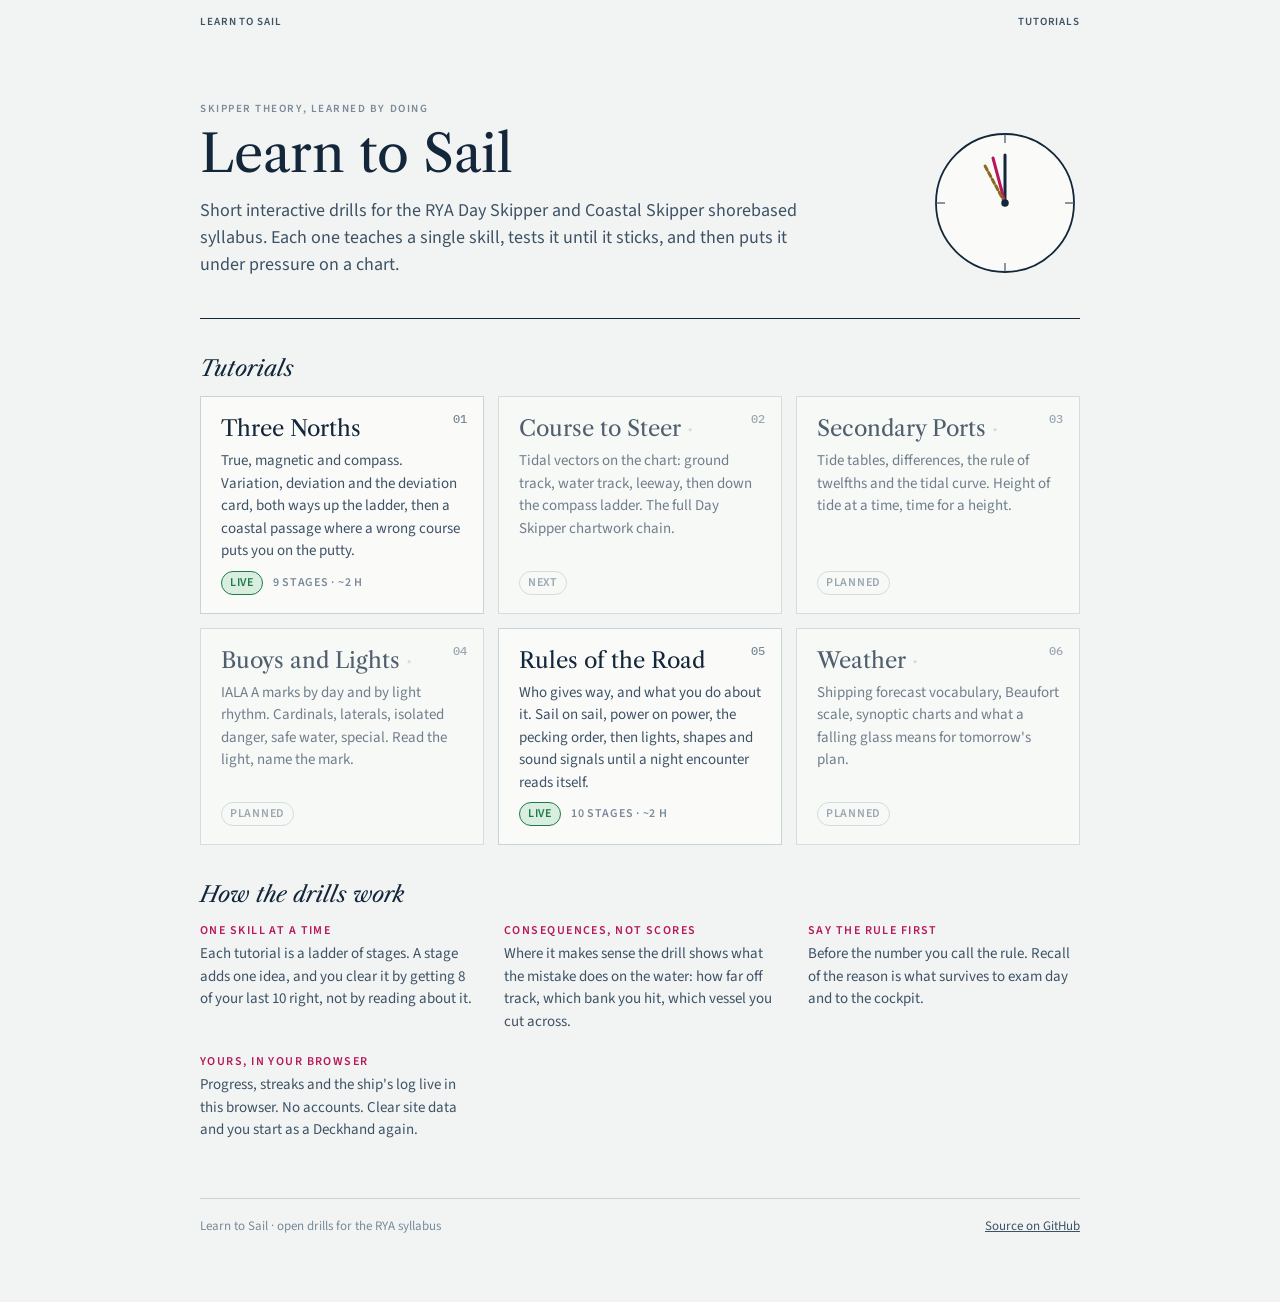
==== index.html @ 4def323a "feat(colregs): Rules of the Road tutorial Ten-stage ladder: sail on sail, power on power, helm order" ====
<!doctype html>
<html lang="en">
<head>
<meta charset="utf-8">
<meta name="viewport" content="width=device-width, initial-scale=1">
<meta name="color-scheme" content="light dark">
<title>Learn to Sail</title>
<meta name="description" content="Interactive drills for the RYA Day Skipper and Coastal Skipper syllabus. Learn by doing, keep it by repeating.">
<link rel="preconnect" href="https://fonts.googleapis.com"><link rel="stylesheet" href="https://fonts.googleapis.com/css2?family=Libre+Caslon+Text:ital,wght@0,400;0,700;1,400&family=Source+Sans+3:wght@400;600&family=IBM+Plex+Mono:wght@400;500;600&display=swap">
<link rel="stylesheet" href="shared/site.css">
<style>
.hero{padding-block:56px 40px;border-bottom:1.5px solid var(--ink);display:grid;grid-template-columns:1fr auto;gap:24px;align-items:end}
@media (max-width:700px){.hero{grid-template-columns:1fr}}
.hero small{display:block;font:600 11px/1.4 "Source Sans 3",sans-serif;letter-spacing:.14em;text-transform:uppercase;color:var(--ink-3);margin-bottom:10px}
h1{font-family:"Libre Caslon Text",Georgia,serif;font-weight:400;font-size:clamp(34px,5vw,52px);margin:0 0 14px;line-height:1.1;text-wrap:balance}
.hero p{margin:0;max-width:34em;font-size:18px;color:var(--ink-2)}
.hero svg{width:150px;height:150px}
h2{font:italic 400 22px "Libre Caslon Text",Georgia,serif;margin:36px 0 14px}
.grid{display:grid;grid-template-columns:repeat(auto-fill,minmax(280px,1fr));gap:14px}
.tut{display:grid;grid-template-rows:auto 1fr auto;gap:8px;padding:18px 20px;background:var(--paper);border:1px solid var(--rule);text-decoration:none;color:var(--ink);position:relative}
.tut:hover{border-color:var(--ink-2)}
.tut h3{margin:0;font:400 22px "Libre Caslon Text",Georgia,serif}
.tut p{margin:0;font-size:15px;color:var(--ink-2)}
.tut .meta{display:flex;gap:10px;align-items:center;font-size:12px;color:var(--ink-3);letter-spacing:.06em;text-transform:uppercase;font-weight:600}
.tag{padding:2px 8px;border-radius:12px;border:1px solid var(--rule)}
.tag.live{border-color:var(--good);color:var(--good);background:var(--good-soft)}
.tut.soon{opacity:.72;cursor:default}
.tut.soon h3::after{content:" ·";color:var(--rule)}
.tut .n{position:absolute;top:14px;right:16px;font:500 12px "IBM Plex Mono",monospace;color:var(--ink-3)}
.how{display:grid;grid-template-columns:repeat(auto-fit,minmax(240px,1fr));gap:20px 32px;font-size:15px;color:var(--ink-2)}
.how h4{margin:0 0 4px;font:600 12px "Source Sans 3",sans-serif;letter-spacing:.12em;text-transform:uppercase;color:var(--magenta)}
.how p{margin:0;max-width:36em}
</style>
</head>
<body>
<div class="wrap">
<nav class="site-nav"><div class="crumb"><a href="./" aria-current="page">Learn to Sail</a></div><a href="#tutorials">Tutorials</a></nav>

<section class="hero">
  <div>
    <small>Skipper theory, learned by doing</small>
    <h1>Learn to Sail</h1>
    <p>Short interactive drills for the RYA Day Skipper and Coastal Skipper shorebased syllabus. Each one teaches a single skill, tests it until it sticks, and then puts it under pressure on a chart.</p>
  </div>
  <svg viewBox="-50 -50 100 100" aria-hidden="true">
    <circle r="46" fill="var(--paper)" stroke="var(--ink)" stroke-width="1.2"/>
    <g stroke="var(--ink-2)" stroke-width=".8">
      <line x1="0" y1="-46" x2="0" y2="-40"/><line x1="46" y1="0" x2="40" y2="0"/><line x1="0" y1="46" x2="0" y2="40"/><line x1="-46" y1="0" x2="-40" y2="0"/>
    </g>
    <line x1="0" y1="0" x2="0" y2="-32" stroke="var(--ink)" stroke-width="2" stroke-linecap="round"/>
    <line x1="0" y1="0" x2="-8" y2="-30" stroke="var(--magenta)" stroke-width="2" stroke-linecap="round"/>
    <line x1="0" y1="0" x2="-14" y2="-26" stroke="var(--brass)" stroke-width="2" stroke-dasharray="3 2" stroke-linecap="round"/>
    <circle r="2.5" fill="var(--ink)"/>
  </svg>
</section>

<h2 id="tutorials">Tutorials</h2>
<div class="grid">
  <a class="tut" href="tutorials/compass/">
    <span class="n">01</span>
    <h3>Three Norths</h3>
    <p>True, magnetic and compass. Variation, deviation and the deviation card, both ways up the ladder, then a coastal passage where a wrong course puts you on the putty.</p>
    <span class="meta"><span class="tag live">Live</span> 9 stages · ~2 h</span>
  </a>
  <div class="tut soon">
    <span class="n">02</span>
    <h3>Course to Steer</h3>
    <p>Tidal vectors on the chart: ground track, water track, leeway, then down the compass ladder. The full Day Skipper chartwork chain.</p>
    <span class="meta"><span class="tag">Next</span></span>
  </div>
  <div class="tut soon">
    <span class="n">03</span>
    <h3>Secondary Ports</h3>
    <p>Tide tables, differences, the rule of twelfths and the tidal curve. Height of tide at a time, time for a height.</p>
    <span class="meta"><span class="tag">Planned</span></span>
  </div>
  <div class="tut soon">
    <span class="n">04</span>
    <h3>Buoys and Lights</h3>
    <p>IALA A marks by day and by light rhythm. Cardinals, laterals, isolated danger, safe water, special. Read the light, name the mark.</p>
    <span class="meta"><span class="tag">Planned</span></span>
  </div>
  <a class="tut" href="tutorials/colregs/">
    <span class="n">05</span>
    <h3>Rules of the Road</h3>
    <p>Who gives way, and what you do about it. Sail on sail, power on power, the pecking order, then lights, shapes and sound signals until a night encounter reads itself.</p>
    <span class="meta"><span class="tag live">Live</span> 10 stages · ~2 h</span>
  </a>
  <div class="tut soon">
    <span class="n">06</span>
    <h3>Weather</h3>
    <p>Shipping forecast vocabulary, Beaufort scale, synoptic charts and what a falling glass means for tomorrow's plan.</p>
    <span class="meta"><span class="tag">Planned</span></span>
  </div>
</div>

<h2>How the drills work</h2>
<div class="how">
  <div><h4>One skill at a time</h4><p>Each tutorial is a ladder of stages. A stage adds one idea, and you clear it by getting 8 of your last 10 right, not by reading about it.</p></div>
  <div><h4>Consequences, not scores</h4><p>Where it makes sense the drill shows what the mistake does on the water: how far off track, which bank you hit, which vessel you cut across.</p></div>
  <div><h4>Say the rule first</h4><p>Before the number you call the rule. Recall of the reason is what survives to exam day and to the cockpit.</p></div>
  <div><h4>Yours, in your browser</h4><p>Progress, streaks and the ship's log live in this browser. No accounts. Clear site data and you start as a Deckhand again.</p></div>
</div>

<footer class="site-foot"><span>Learn to Sail · open drills for the RYA syllabus</span><a href="https://github.com/kudresov/learn-to-sail">Source on GitHub</a></footer>
</div>
</body>
</html>
---- shared/site.css ----
:root{
  --ground:#F1F4F2; --paper:#FAFBF9; --shallow:#D6E6EC; --deep:#C4DAE3; --land:#E9E2C6; --ink:#13263A; --ink-2:#3E5266; --ink-3:#7A8A98;
  --rule:#C8D3D8; --magenta:#B8175C; --magenta-soft:#F6DDE8; --brass:#8A6A1F; --brass-soft:#F0E6C8;
  --good:#1E7A4C; --good-soft:#D9EEDF; --bad:#A93226; --bad-soft:#F6DCD8; --focus:#1F6FB2;
}
@media (prefers-color-scheme:dark){:root:not([data-theme="light"]){
  --ground:#0B1620; --paper:#12212E; --shallow:#16303F; --deep:#12283A; --land:#3A3624; --ink:#DCE6EC; --ink-2:#A9BAC6; --ink-3:#6F8290;
  --rule:#2A3F4E; --magenta:#F0669B; --magenta-soft:#3A1A2A; --brass:#D6B25A; --brass-soft:#33301E;
  --good:#5FD39A; --good-soft:#153826; --bad:#F08A7E; --bad-soft:#3E1A18; --focus:#6FB4F0;
}}
:root[data-theme="dark"]{
  --ground:#0B1620; --paper:#12212E; --shallow:#16303F; --deep:#12283A; --land:#3A3624; --ink:#DCE6EC; --ink-2:#A9BAC6; --ink-3:#6F8290;
  --rule:#2A3F4E; --magenta:#F0669B; --magenta-soft:#3A1A2A; --brass:#D6B25A; --brass-soft:#33301E;
  --good:#5FD39A; --good-soft:#153826; --bad:#F08A7E; --bad-soft:#3E1A18; --focus:#6FB4F0;
}
*{box-sizing:border-box}
body{margin:0;background:var(--ground);color:var(--ink);font:16px/1.5 "Source Sans 3",system-ui,sans-serif;padding-block:0 48px;padding-inline:16px;
  background-image:radial-gradient(circle at 1px 1px,var(--rule) 0.6px,transparent 0.7px);background-size:22px 22px;}
.wrap{max-width:880px;margin:0 auto}
.mono{font-family:"IBM Plex Mono",ui-monospace,Menlo,monospace;font-variant-numeric:tabular-nums}
.serif{font-family:"Libre Caslon Text",Georgia,serif}

.site-nav{display:flex;justify-content:space-between;align-items:center;gap:16px;padding-block:14px;font-size:13px;color:var(--ink-3)}
.site-nav a{color:var(--ink-2);text-decoration:none;font-weight:600;letter-spacing:.08em;text-transform:uppercase;font-size:11px}
.site-nav a:hover{color:var(--magenta)}
.site-nav .crumb{display:flex;gap:8px;align-items:center}
.site-nav .crumb span{color:var(--rule)}
.site-foot{margin-top:56px;padding-block:18px;border-top:1px solid var(--rule);font-size:13px;color:var(--ink-3);display:flex;justify-content:space-between;flex-wrap:wrap;gap:8px}
.site-foot a{color:var(--ink-2)}
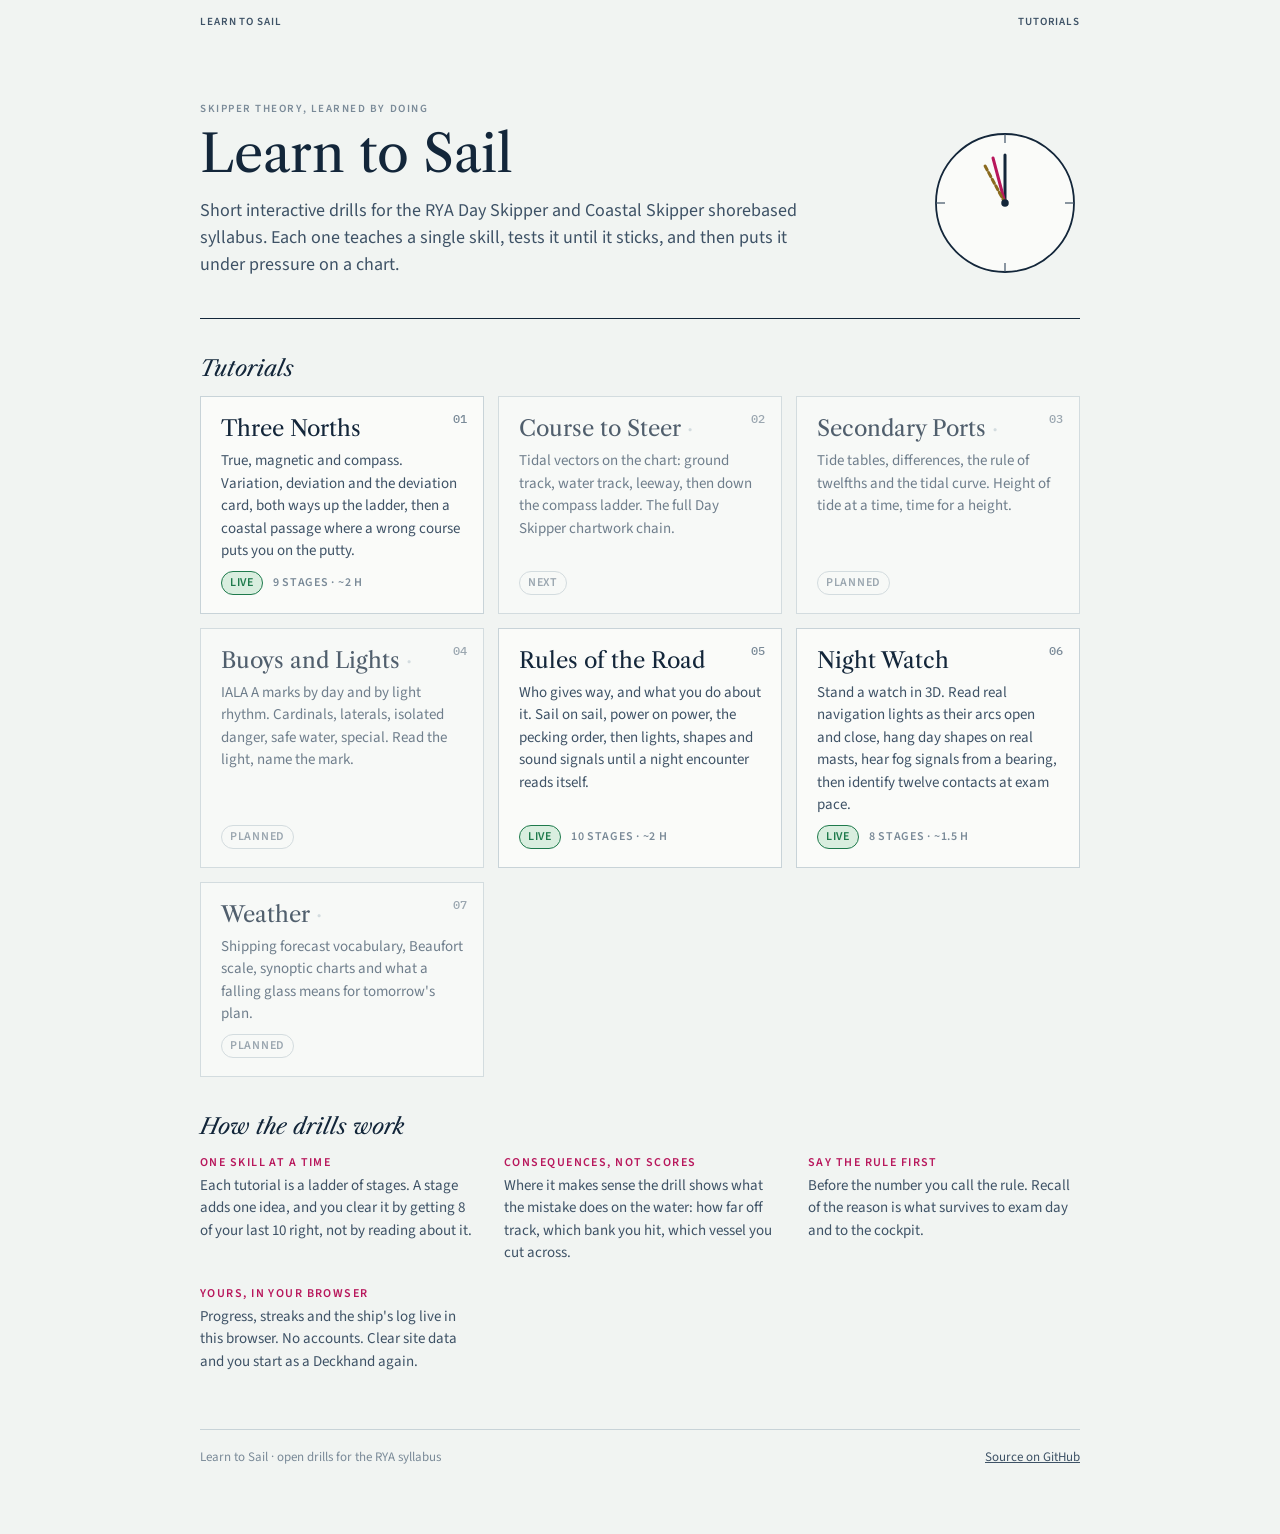
==== commit 8526659e: "feat(night-watch): 3D lights, shapes and sound signals drill Stand a watch from a yacht's cockpit in" ====
--- a/index.html
+++ b/index.html
@@ -86,8 +86,14 @@
     <p>Who gives way, and what you do about it. Sail on sail, power on power, the pecking order, then lights, shapes and sound signals until a night encounter reads itself.</p>
     <span class="meta"><span class="tag live">Live</span> 10 stages · ~2 h</span>
   </a>
+  <a class="tut" href="tutorials/night-watch/">
+    <span class="n">06</span>
+    <h3>Night Watch</h3>
+    <p>Stand a watch in 3D. Read real navigation lights as their arcs open and close, hang day shapes on real masts, hear fog signals from a bearing, then identify twelve contacts at exam pace.</p>
+    <span class="meta"><span class="tag live">Live</span> 8 stages · ~1.5 h</span>
+  </a>
   <div class="tut soon">
-    <span class="n">06</span>
+    <span class="n">07</span>
     <h3>Weather</h3>
     <p>Shipping forecast vocabulary, Beaufort scale, synoptic charts and what a falling glass means for tomorrow's plan.</p>
     <span class="meta"><span class="tag">Planned</span></span>
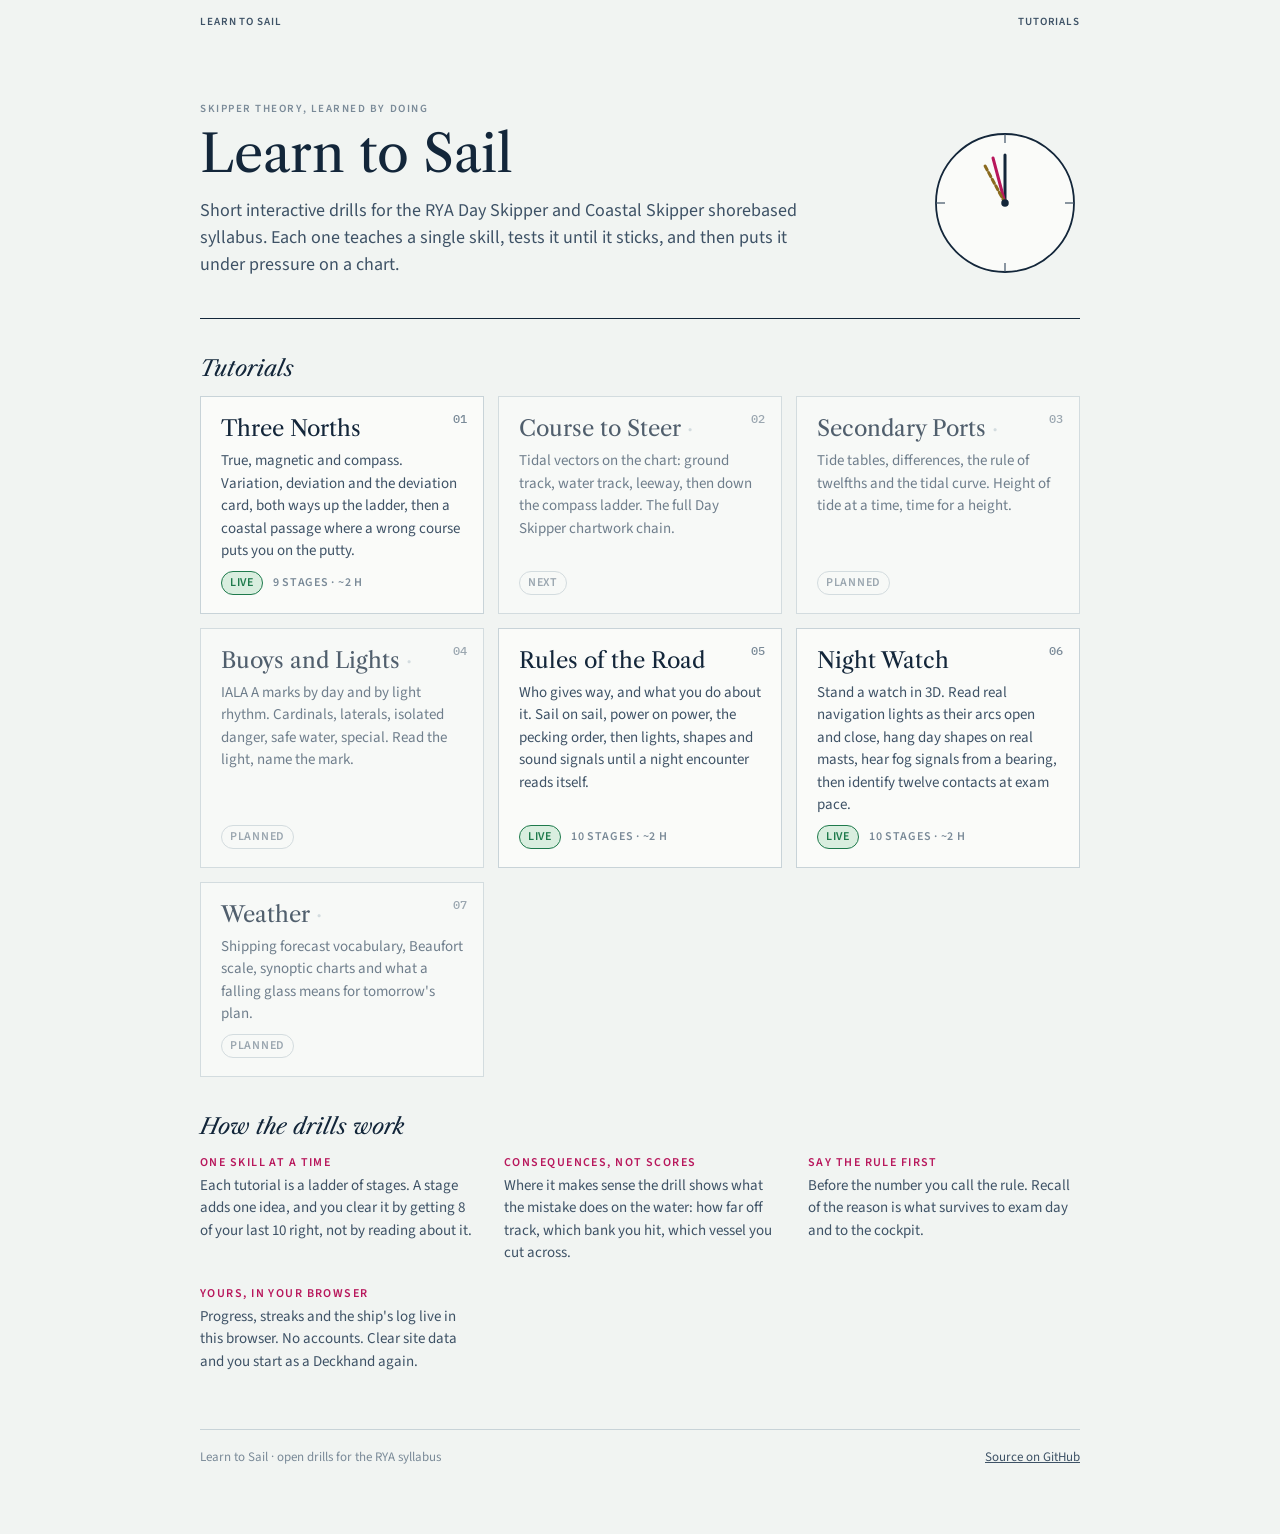
==== commit aa126331: "feat(night-watch): buoys by night, who gives way, full-width scene, fullscreen Two new stages. "Buoy" ====
--- a/index.html
+++ b/index.html
@@ -90,7 +90,7 @@
     <span class="n">06</span>
     <h3>Night Watch</h3>
     <p>Stand a watch in 3D. Read real navigation lights as their arcs open and close, hang day shapes on real masts, hear fog signals from a bearing, then identify twelve contacts at exam pace.</p>
-    <span class="meta"><span class="tag live">Live</span> 8 stages · ~1.5 h</span>
+    <span class="meta"><span class="tag live">Live</span> 10 stages · ~2 h</span>
   </a>
   <div class="tut soon">
     <span class="n">07</span>
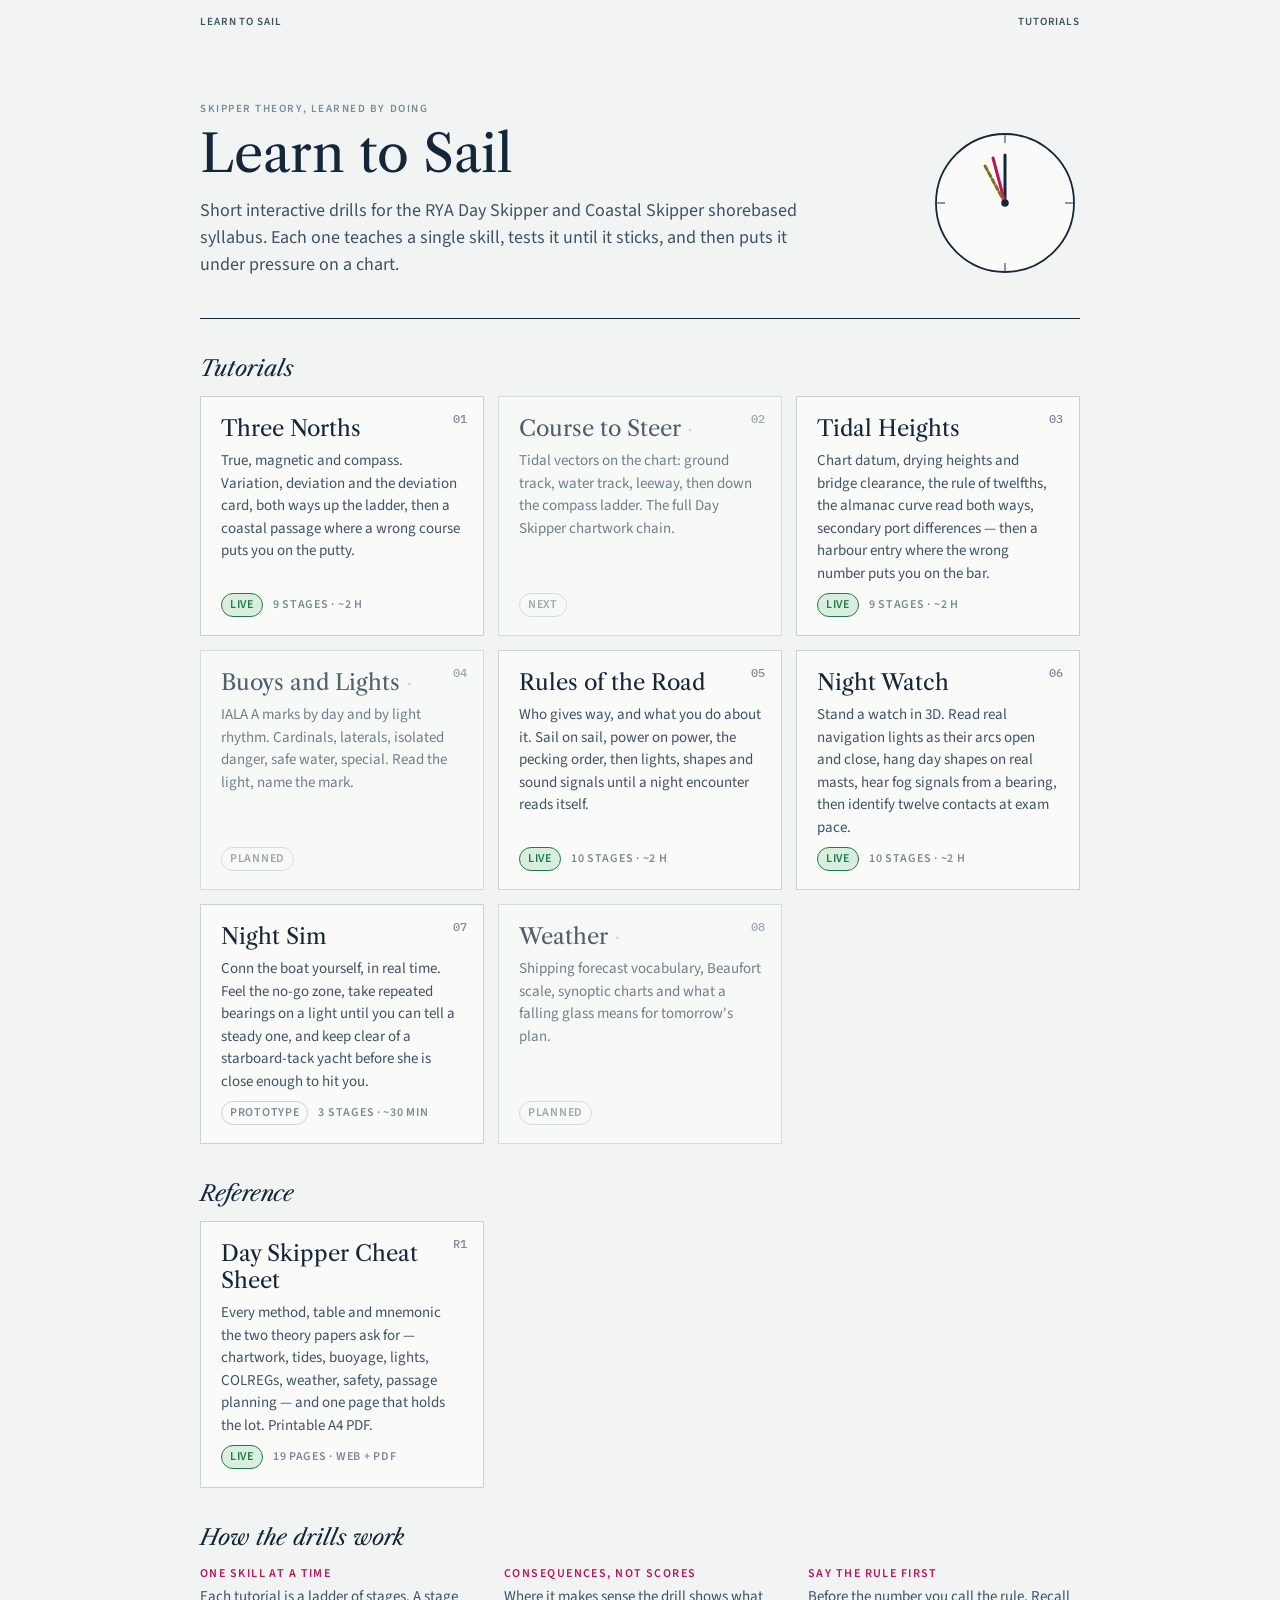
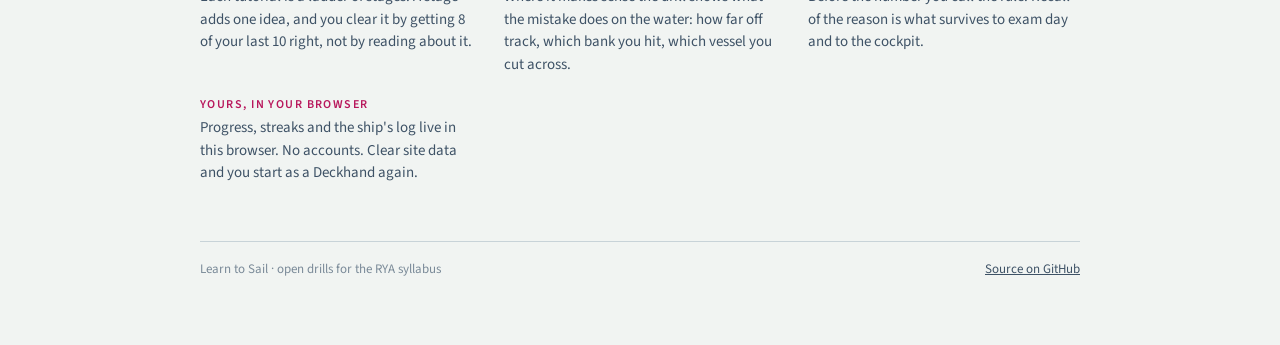
==== commit 13b53206: "feat(tidal-heights): tidal heights drill, datum to harbour entry Tidal heights is the topic that fai" ====
--- a/index.html
+++ b/index.html
@@ -68,12 +68,12 @@
     <p>Tidal vectors on the chart: ground track, water track, leeway, then down the compass ladder. The full Day Skipper chartwork chain.</p>
     <span class="meta"><span class="tag">Next</span></span>
   </div>
-  <div class="tut soon">
+  <a class="tut" href="tutorials/tidal-heights/">
     <span class="n">03</span>
-    <h3>Secondary Ports</h3>
-    <p>Tide tables, differences, the rule of twelfths and the tidal curve. Height of tide at a time, time for a height.</p>
-    <span class="meta"><span class="tag">Planned</span></span>
-  </div>
+    <h3>Tidal Heights</h3>
+    <p>Chart datum, drying heights and bridge clearance, the rule of twelfths, the almanac curve read both ways, secondary port differences — then a harbour entry where the wrong number puts you on the bar.</p>
+    <span class="meta"><span class="tag live">Live</span> 9 stages · ~2 h</span>
+  </a>
   <div class="tut soon">
     <span class="n">04</span>
     <h3>Buoys and Lights</h3>
@@ -92,12 +92,28 @@
     <p>Stand a watch in 3D. Read real navigation lights as their arcs open and close, hang day shapes on real masts, hear fog signals from a bearing, then identify twelve contacts at exam pace.</p>
     <span class="meta"><span class="tag live">Live</span> 10 stages · ~2 h</span>
   </a>
+  <a class="tut" href="tutorials/night-sim/">
+    <span class="n">07</span>
+    <h3>Night Sim</h3>
+    <p>Conn the boat yourself, in real time. Feel the no-go zone, take repeated bearings on a light until you can tell a steady one, and keep clear of a starboard-tack yacht before she is close enough to hit you.</p>
+    <span class="meta"><span class="tag">Prototype</span> 3 stages · ~30 min</span>
+  </a>
   <div class="tut soon">
-    <span class="n">07</span>
+    <span class="n">08</span>
     <h3>Weather</h3>
     <p>Shipping forecast vocabulary, Beaufort scale, synoptic charts and what a falling glass means for tomorrow's plan.</p>
     <span class="meta"><span class="tag">Planned</span></span>
   </div>
+</div>
+
+<h2 id="reference">Reference</h2>
+<div class="grid">
+  <a class="tut" href="cheatsheet/">
+    <span class="n">R1</span>
+    <h3>Day Skipper Cheat Sheet</h3>
+    <p>Every method, table and mnemonic the two theory papers ask for — chartwork, tides, buoyage, lights, COLREGs, weather, safety, passage planning — and one page that holds the lot. Printable A4 PDF.</p>
+    <span class="meta"><span class="tag live">Live</span> 19 pages · web + PDF</span>
+  </a>
 </div>
 
 <h2>How the drills work</h2>
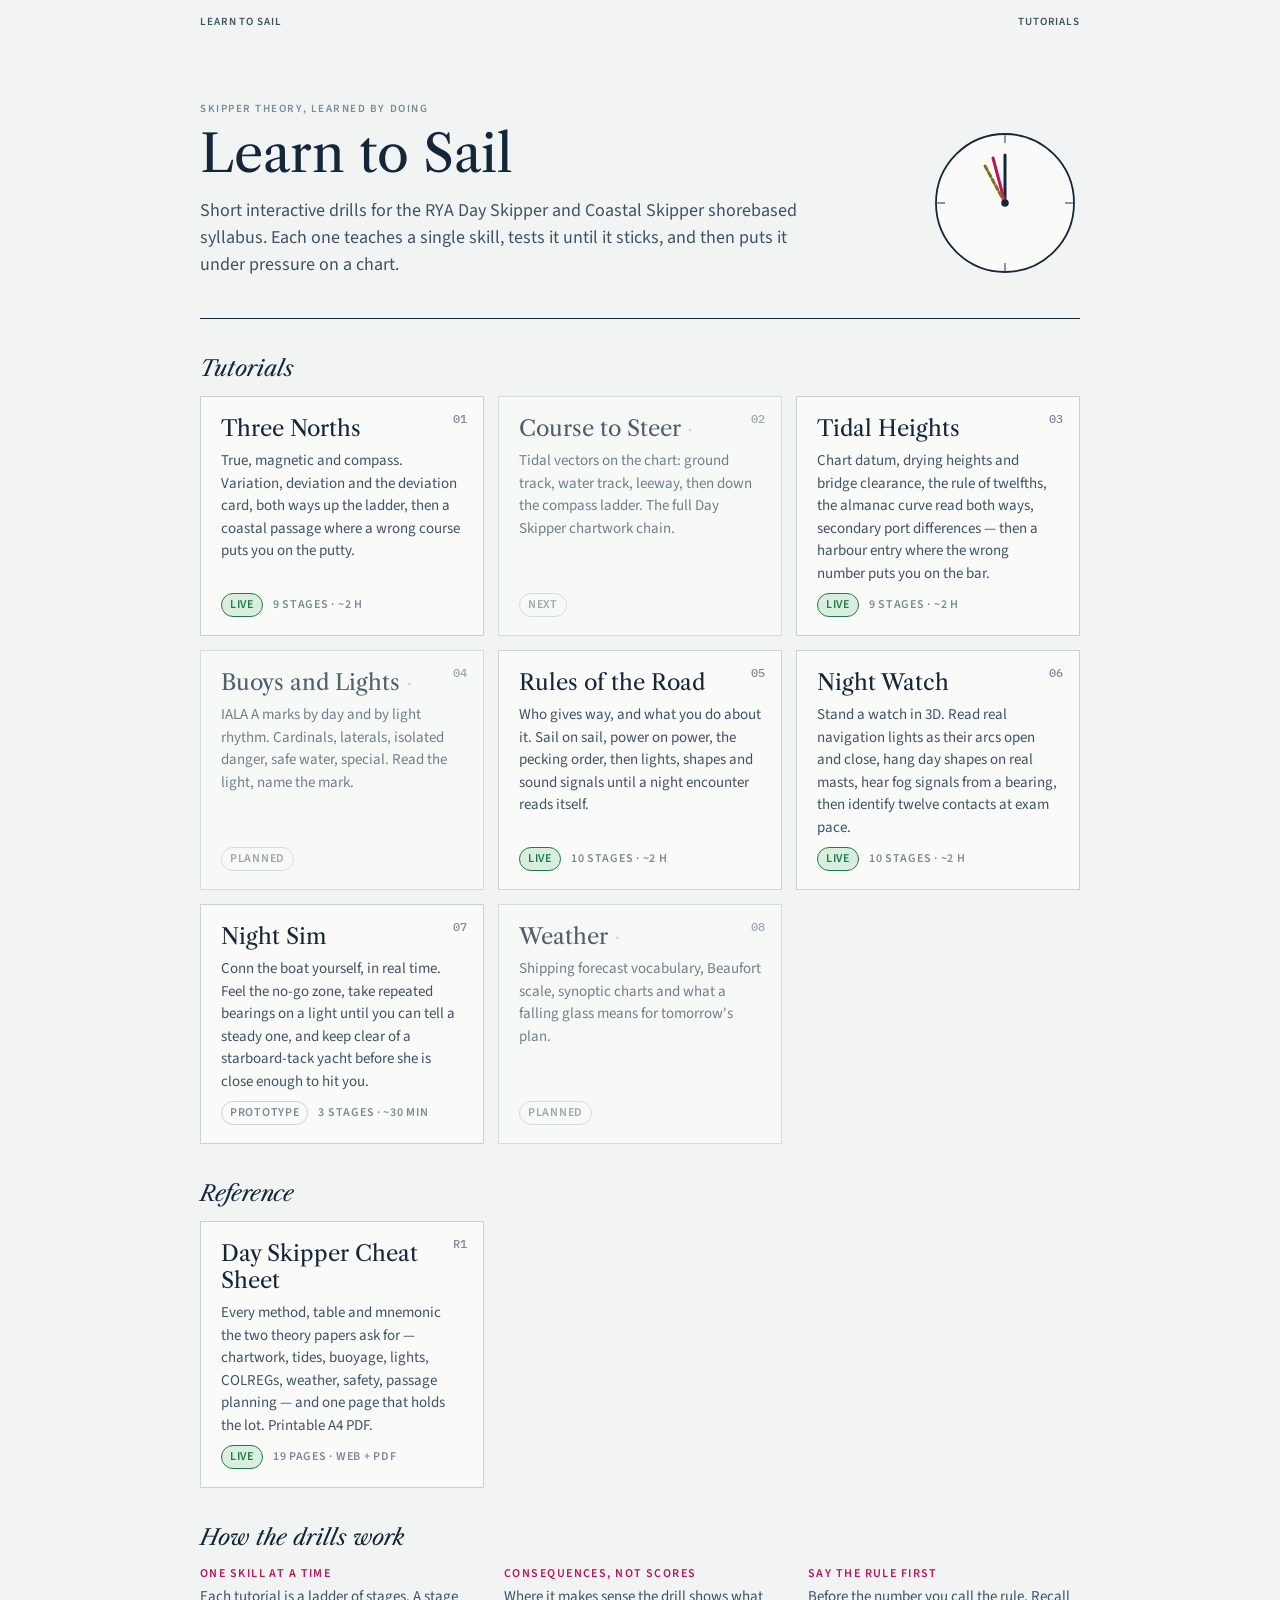
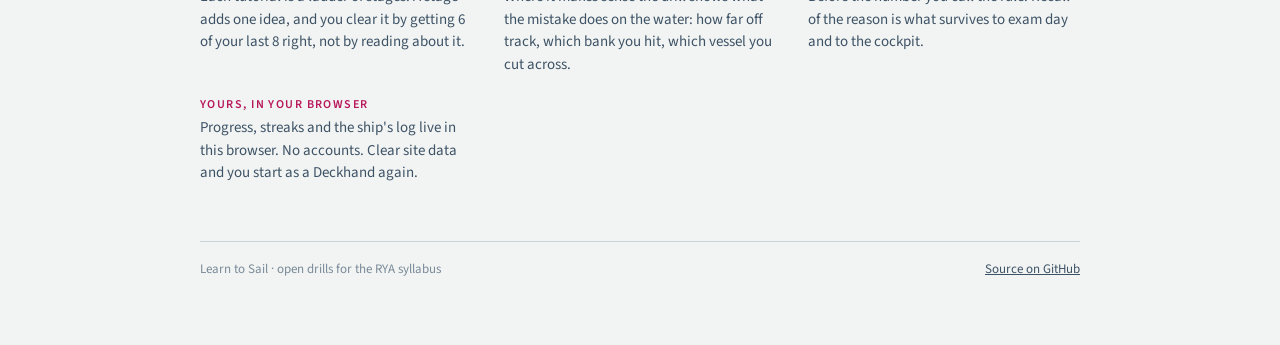
==== commit 3bad2a7a: "feat(tidal-heights): vary the theory questions, and lower the pass bar The concept questions were si" ====
--- a/index.html
+++ b/index.html
@@ -118,7 +118,7 @@
 
 <h2>How the drills work</h2>
 <div class="how">
-  <div><h4>One skill at a time</h4><p>Each tutorial is a ladder of stages. A stage adds one idea, and you clear it by getting 8 of your last 10 right, not by reading about it.</p></div>
+  <div><h4>One skill at a time</h4><p>Each tutorial is a ladder of stages. A stage adds one idea, and you clear it by getting 6 of your last 8 right, not by reading about it.</p></div>
   <div><h4>Consequences, not scores</h4><p>Where it makes sense the drill shows what the mistake does on the water: how far off track, which bank you hit, which vessel you cut across.</p></div>
   <div><h4>Say the rule first</h4><p>Before the number you call the rule. Recall of the reason is what survives to exam day and to the cockpit.</p></div>
   <div><h4>Yours, in your browser</h4><p>Progress, streaks and the ship's log live in this browser. No accounts. Clear site data and you start as a Deckhand again.</p></div>
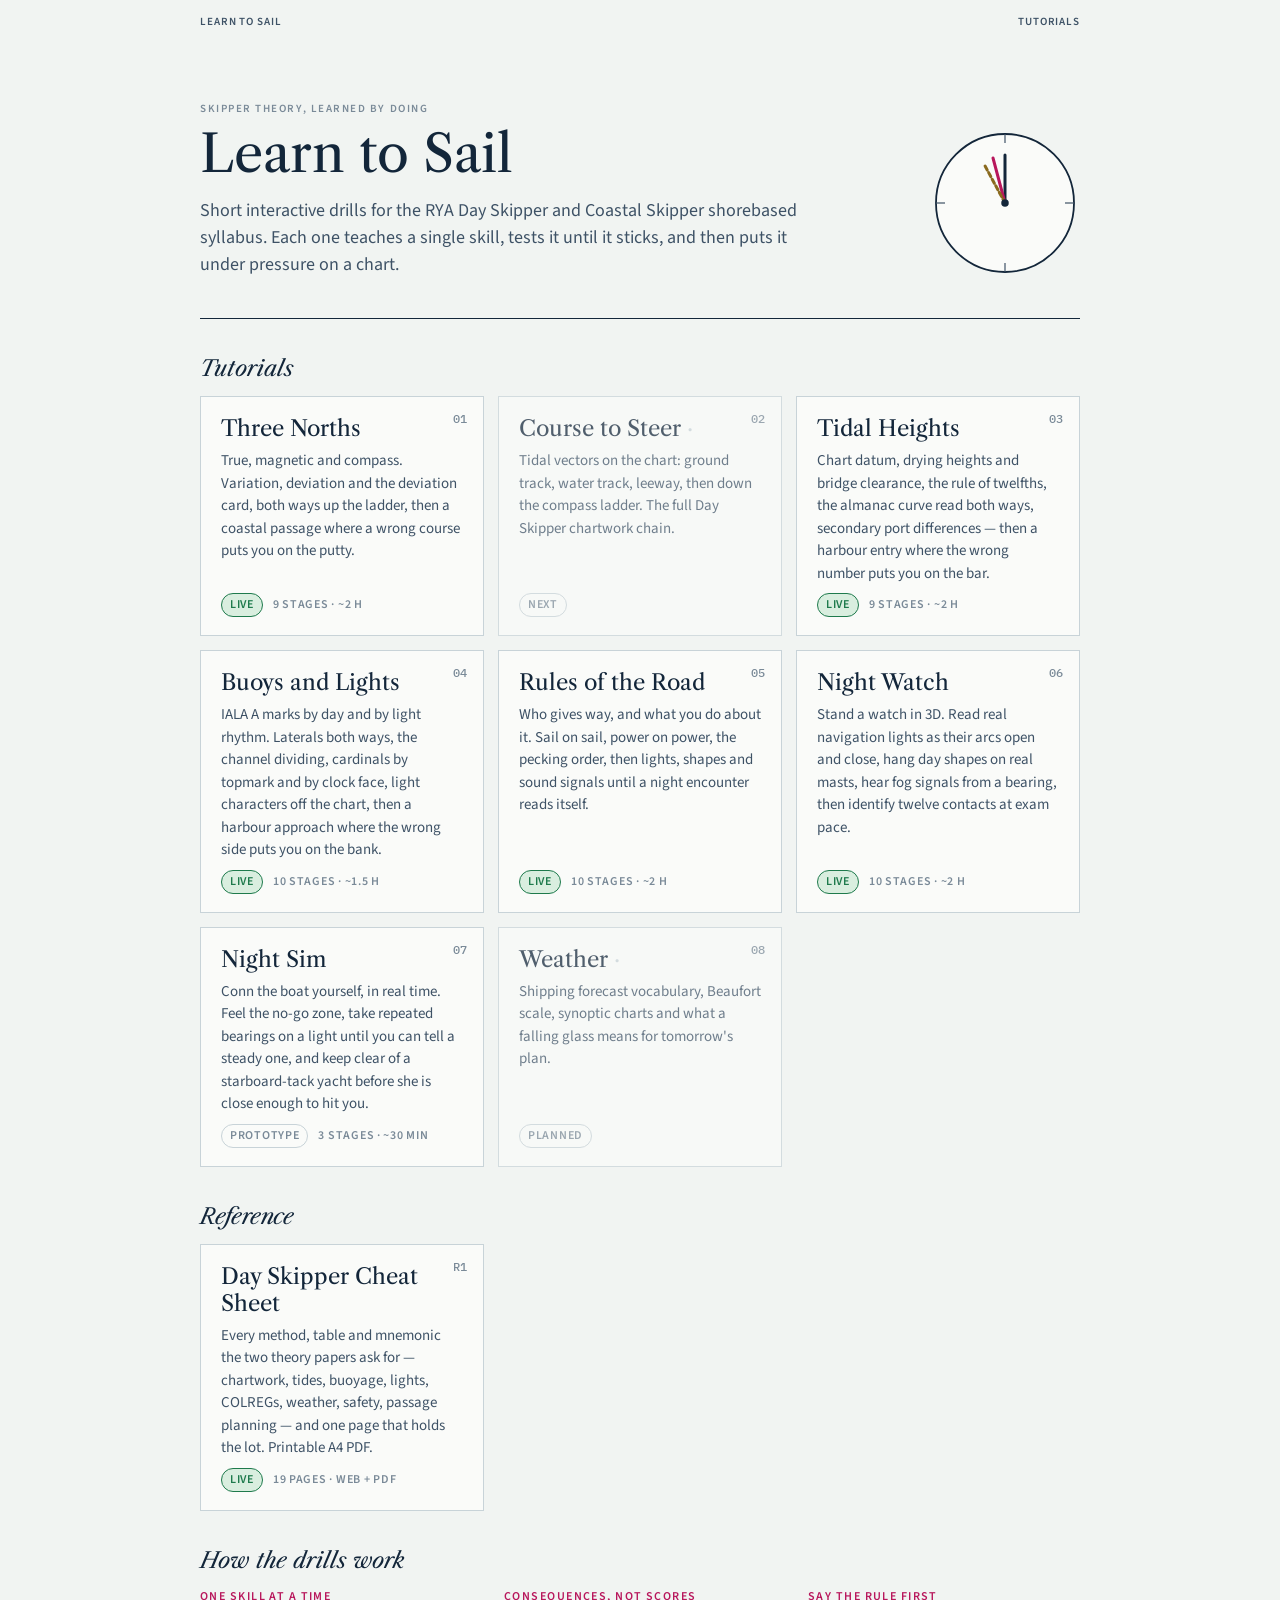
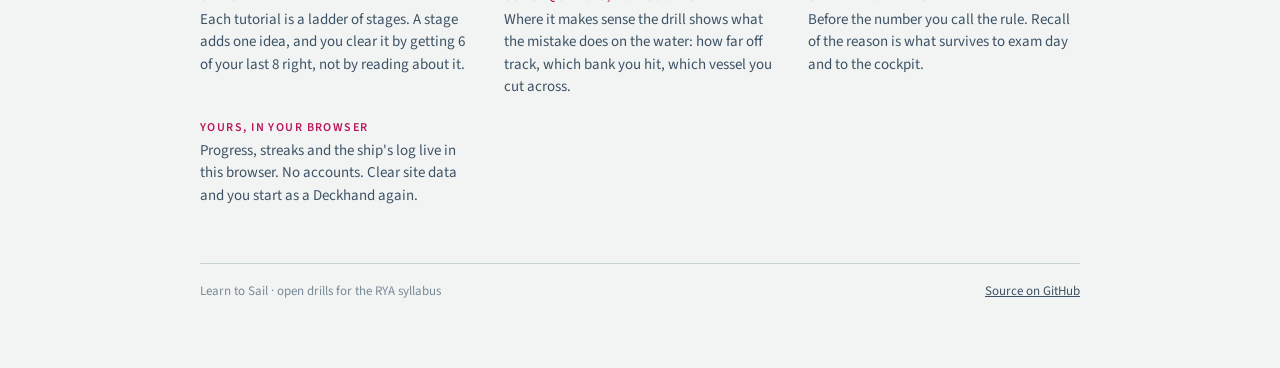
==== commit a55b6daf: "feat(buoys): Buoys and Lights drill, laterals to night pilotage IALA A buoyage was the next gap on t" ====
--- a/index.html
+++ b/index.html
@@ -74,12 +74,12 @@
     <p>Chart datum, drying heights and bridge clearance, the rule of twelfths, the almanac curve read both ways, secondary port differences — then a harbour entry where the wrong number puts you on the bar.</p>
     <span class="meta"><span class="tag live">Live</span> 9 stages · ~2 h</span>
   </a>
-  <div class="tut soon">
+  <a class="tut" href="tutorials/buoys/">
     <span class="n">04</span>
     <h3>Buoys and Lights</h3>
-    <p>IALA A marks by day and by light rhythm. Cardinals, laterals, isolated danger, safe water, special. Read the light, name the mark.</p>
-    <span class="meta"><span class="tag">Planned</span></span>
-  </div>
+    <p>IALA A marks by day and by light rhythm. Laterals both ways, the channel dividing, cardinals by topmark and by clock face, light characters off the chart, then a harbour approach where the wrong side puts you on the bank.</p>
+    <span class="meta"><span class="tag live">Live</span> 10 stages · ~1.5 h</span>
+  </a>
   <a class="tut" href="tutorials/colregs/">
     <span class="n">05</span>
     <h3>Rules of the Road</h3>
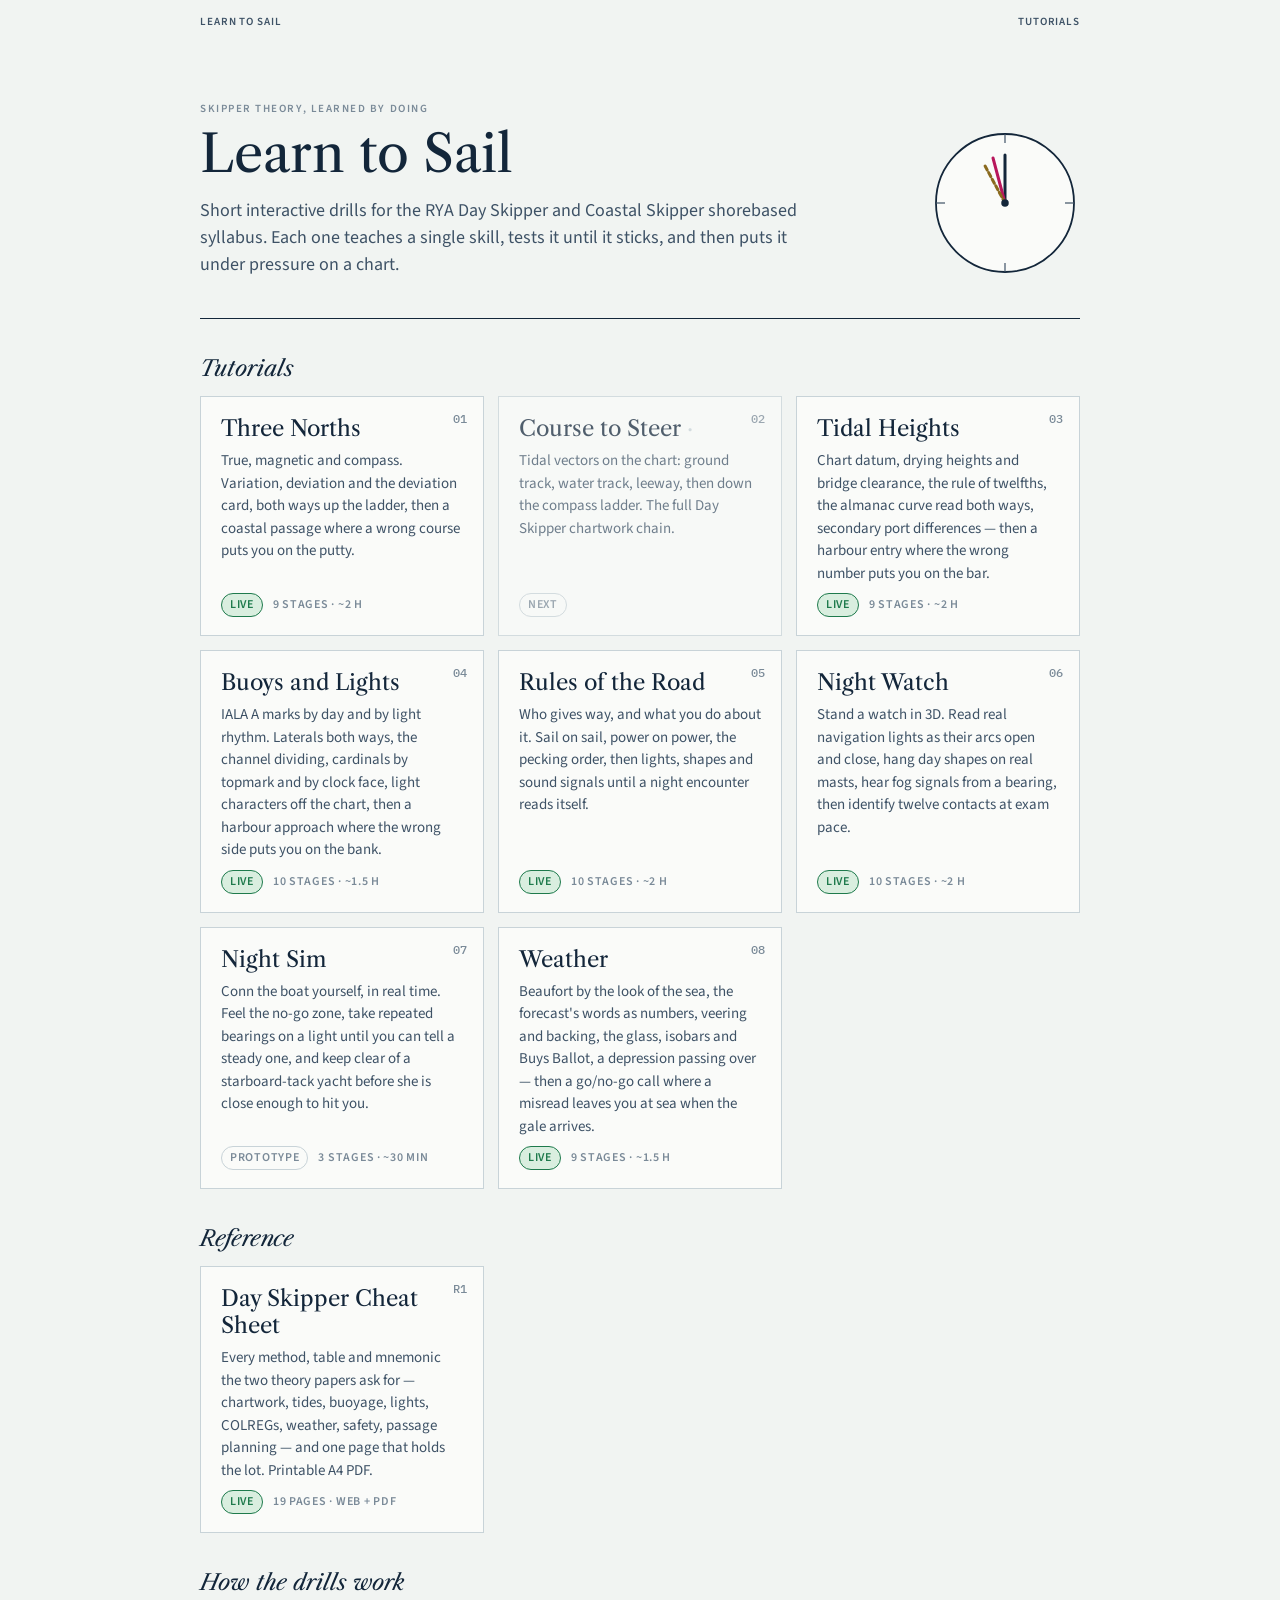
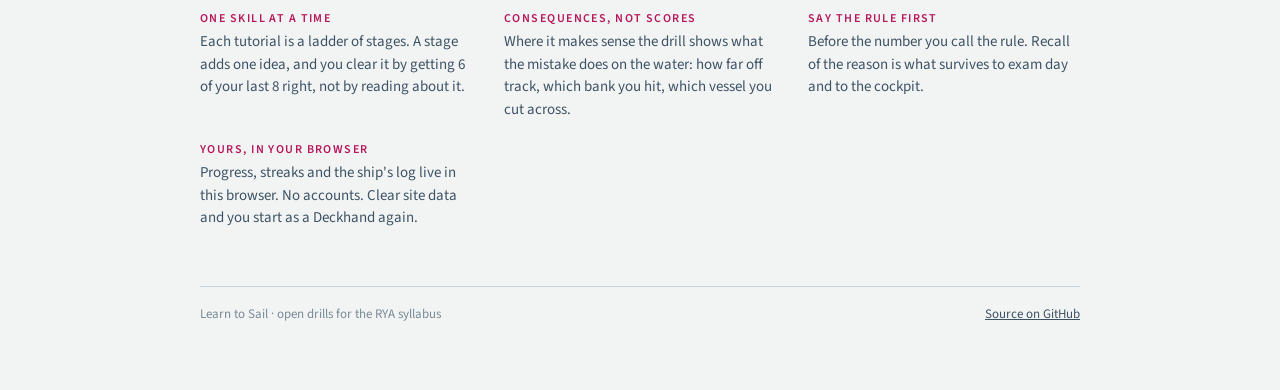
==== commit 8007cb3c: "feat(weather): weather drill, Beaufort to a go/no-go call Weather was the last planned tutorial on t" ====
--- a/index.html
+++ b/index.html
@@ -98,12 +98,12 @@
     <p>Conn the boat yourself, in real time. Feel the no-go zone, take repeated bearings on a light until you can tell a steady one, and keep clear of a starboard-tack yacht before she is close enough to hit you.</p>
     <span class="meta"><span class="tag">Prototype</span> 3 stages · ~30 min</span>
   </a>
-  <div class="tut soon">
+  <a class="tut" href="tutorials/weather/">
     <span class="n">08</span>
     <h3>Weather</h3>
-    <p>Shipping forecast vocabulary, Beaufort scale, synoptic charts and what a falling glass means for tomorrow's plan.</p>
-    <span class="meta"><span class="tag">Planned</span></span>
-  </div>
+    <p>Beaufort by the look of the sea, the forecast's words as numbers, veering and backing, the glass, isobars and Buys Ballot, a depression passing over — then a go/no-go call where a misread leaves you at sea when the gale arrives.</p>
+    <span class="meta"><span class="tag live">Live</span> 9 stages · ~1.5 h</span>
+  </a>
 </div>
 
 <h2 id="reference">Reference</h2>
--- a/shared/site.css
+++ b/shared/site.css
@@ -1,17 +1,17 @@
 :root{
   --ground:#F1F4F2; --paper:#FAFBF9; --shallow:#D6E6EC; --deep:#C4DAE3; --land:#E9E2C6; --ink:#13263A; --ink-2:#3E5266; --ink-3:#7A8A98;
   --rule:#C8D3D8; --magenta:#B8175C; --magenta-soft:#F6DDE8; --brass:#8A6A1F; --brass-soft:#F0E6C8;
-  --good:#1E7A4C; --good-soft:#D9EEDF; --bad:#A93226; --bad-soft:#F6DCD8; --focus:#1F6FB2;
+  --good:#1E7A4C; --good-soft:#D9EEDF; --bad:#A93226; --bad-soft:#F6DCD8; --focus:#1F6FB2; --foam:#FFFFFF;
 }
 @media (prefers-color-scheme:dark){:root:not([data-theme="light"]){
   --ground:#0B1620; --paper:#12212E; --shallow:#16303F; --deep:#12283A; --land:#3A3624; --ink:#DCE6EC; --ink-2:#A9BAC6; --ink-3:#6F8290;
   --rule:#2A3F4E; --magenta:#F0669B; --magenta-soft:#3A1A2A; --brass:#D6B25A; --brass-soft:#33301E;
-  --good:#5FD39A; --good-soft:#153826; --bad:#F08A7E; --bad-soft:#3E1A18; --focus:#6FB4F0;
+  --good:#5FD39A; --good-soft:#153826; --bad:#F08A7E; --bad-soft:#3E1A18; --focus:#6FB4F0; --foam:#C9DCE6;
 }}
 :root[data-theme="dark"]{
   --ground:#0B1620; --paper:#12212E; --shallow:#16303F; --deep:#12283A; --land:#3A3624; --ink:#DCE6EC; --ink-2:#A9BAC6; --ink-3:#6F8290;
   --rule:#2A3F4E; --magenta:#F0669B; --magenta-soft:#3A1A2A; --brass:#D6B25A; --brass-soft:#33301E;
-  --good:#5FD39A; --good-soft:#153826; --bad:#F08A7E; --bad-soft:#3E1A18; --focus:#6FB4F0;
+  --good:#5FD39A; --good-soft:#153826; --bad:#F08A7E; --bad-soft:#3E1A18; --focus:#6FB4F0; --foam:#C9DCE6;
 }
 *{box-sizing:border-box}
 body{margin:0;background:var(--ground);color:var(--ink);font:16px/1.5 "Source Sans 3",system-ui,sans-serif;padding-block:0 48px;padding-inline:16px;
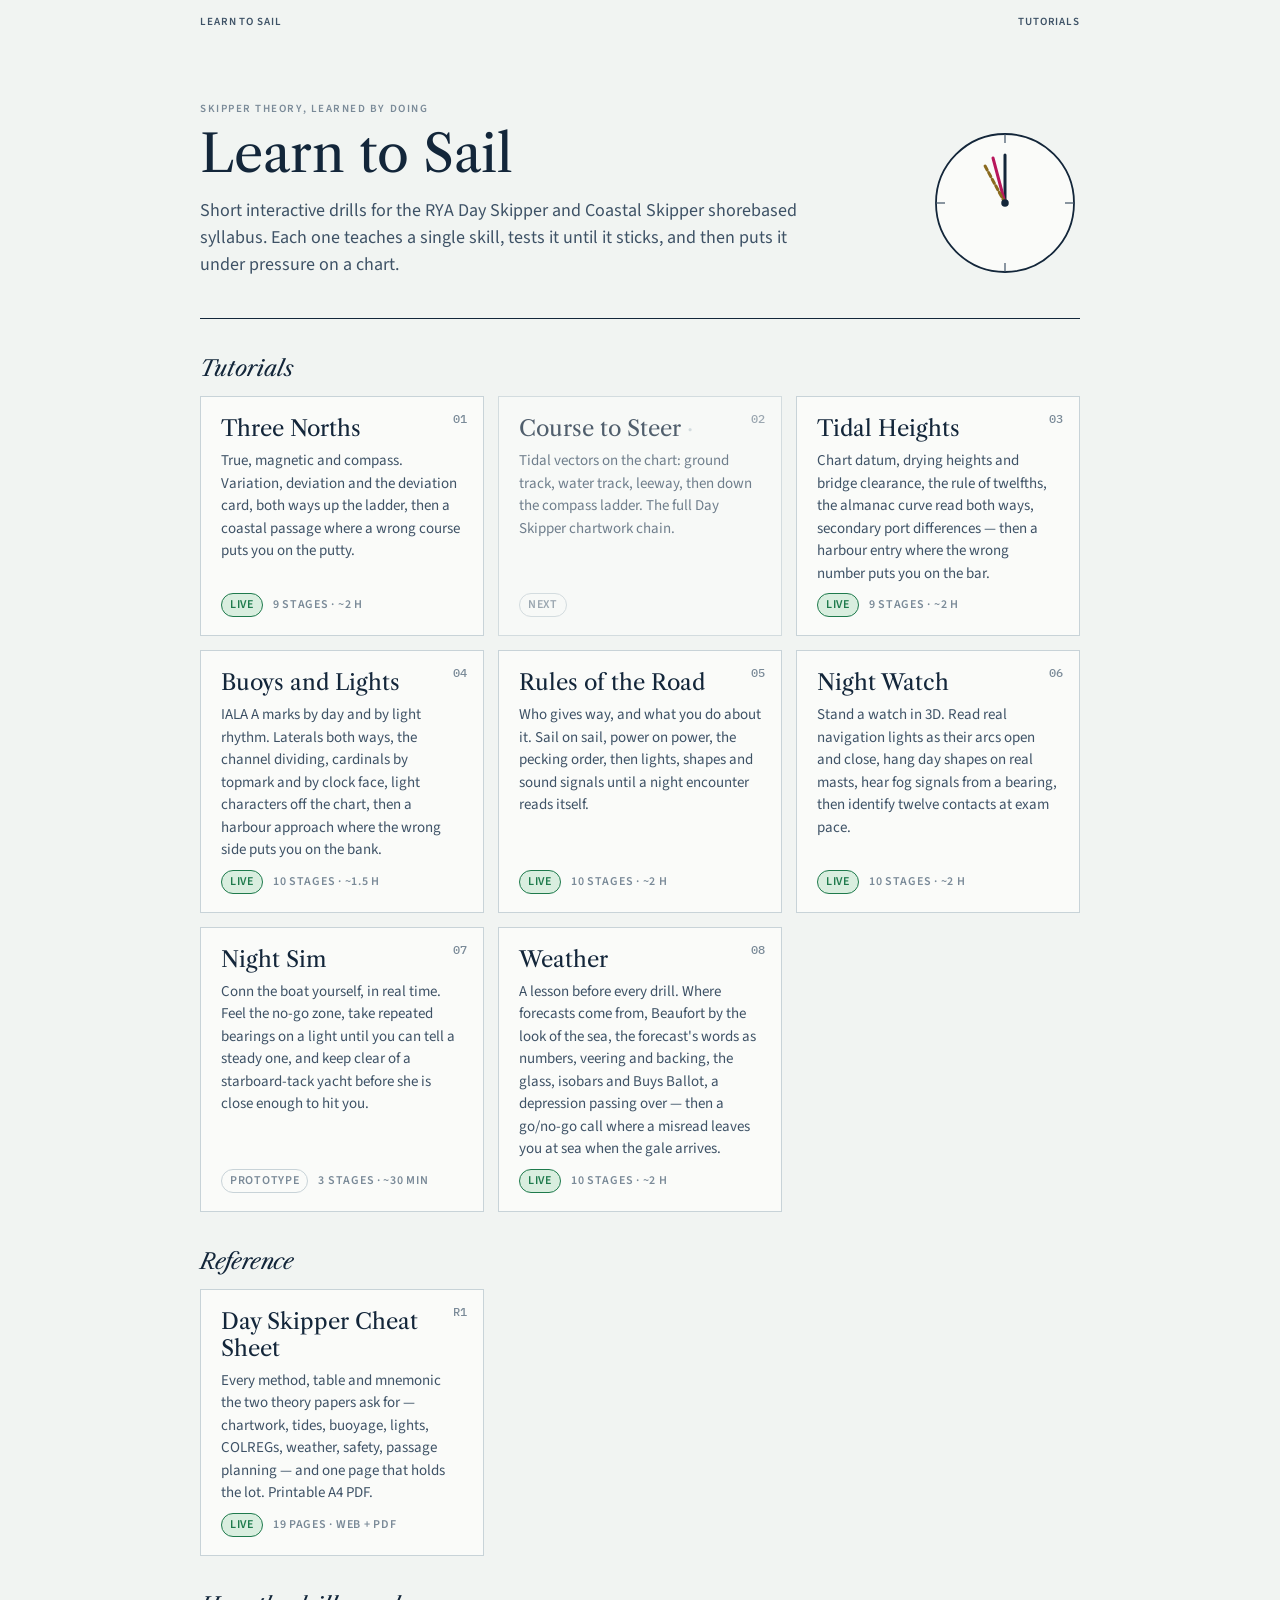
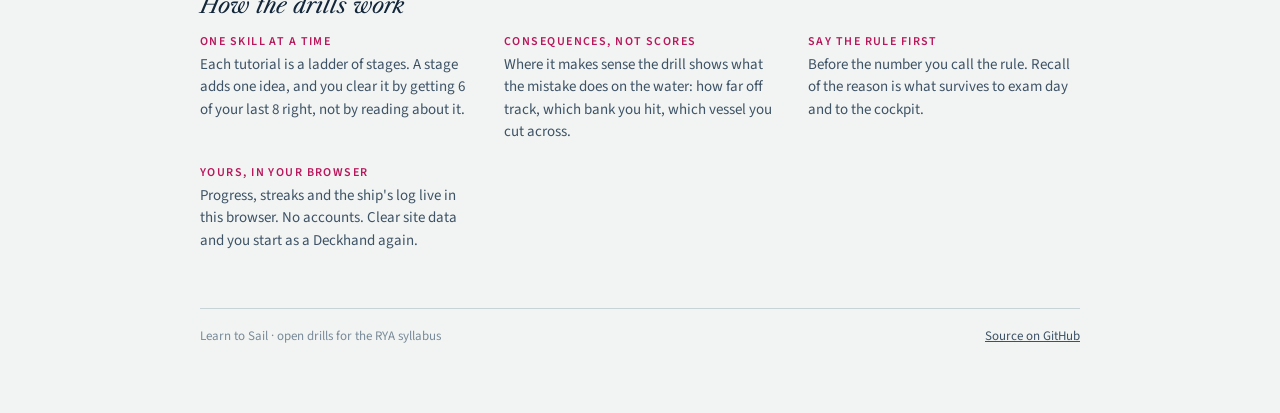
==== commit b92fc856: "feat(weather): a lesson before every drill, and forecast sources The drills tested ideas the page ne" ====
--- a/index.html
+++ b/index.html
@@ -101,8 +101,8 @@
   <a class="tut" href="tutorials/weather/">
     <span class="n">08</span>
     <h3>Weather</h3>
-    <p>Beaufort by the look of the sea, the forecast's words as numbers, veering and backing, the glass, isobars and Buys Ballot, a depression passing over — then a go/no-go call where a misread leaves you at sea when the gale arrives.</p>
-    <span class="meta"><span class="tag live">Live</span> 9 stages · ~1.5 h</span>
+    <p>A lesson before every drill. Where forecasts come from, Beaufort by the look of the sea, the forecast's words as numbers, veering and backing, the glass, isobars and Buys Ballot, a depression passing over — then a go/no-go call where a misread leaves you at sea when the gale arrives.</p>
+    <span class="meta"><span class="tag live">Live</span> 10 stages · ~2 h</span>
   </a>
 </div>
 
